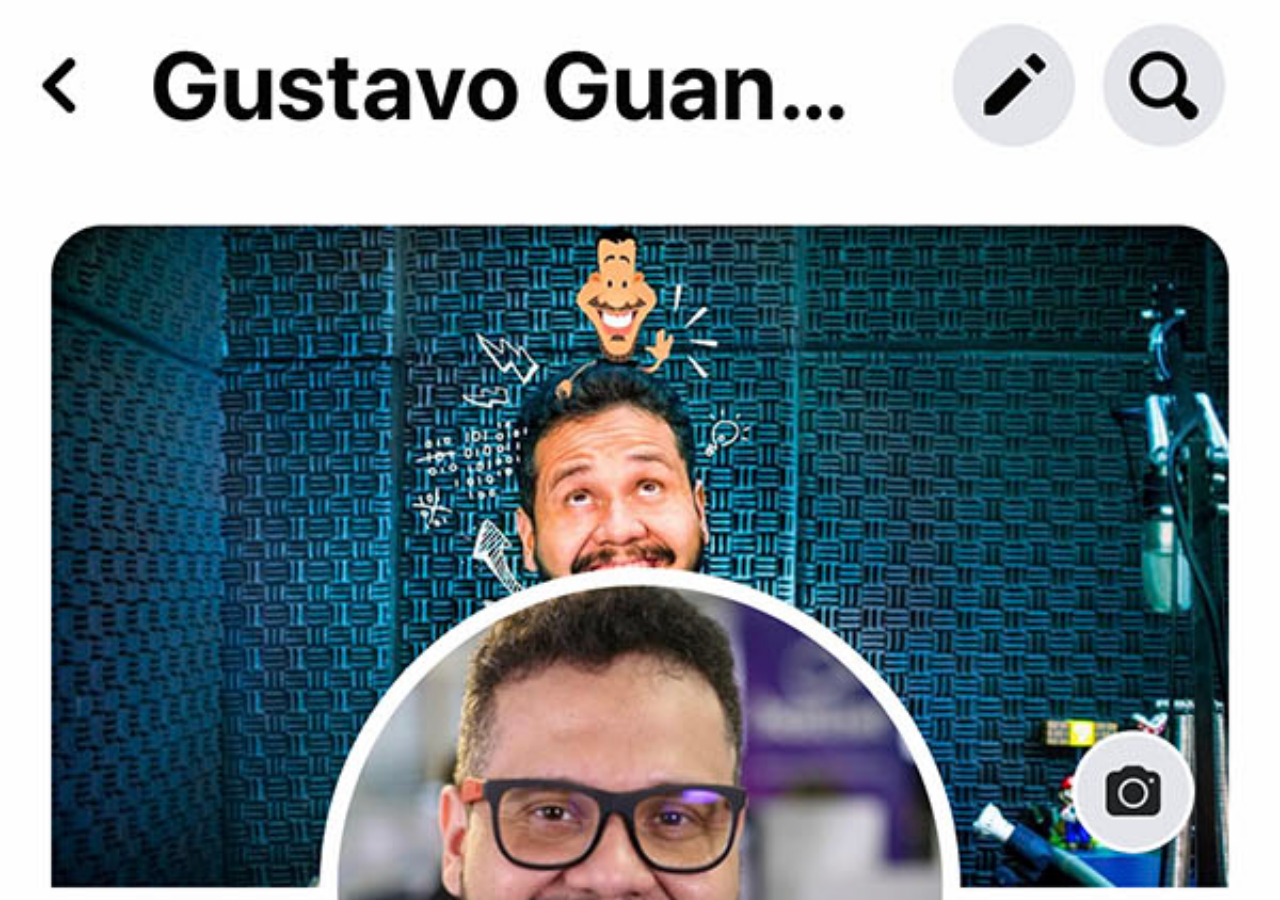
==== face.html @ 1446a782 "atualizado 29/08" ====
<!DOCTYPE html>
<html lang="pt-br">
<head>
    <meta charset="UTF-8">
    <meta name="viewport" content="width=device-width, initial-scale=1.0">
    <title>Facebook</title>
</head>
<style>
    * {
        margin: 0px;
        padding: 0px;
    }
    body{
        height: 100vh;
        width: 100vw;
        background: url('imagens/tela-facebook.jpg')no-repeat top center;
        background-size: cover;
    }
</style>
<body>
    
</body>
</html>
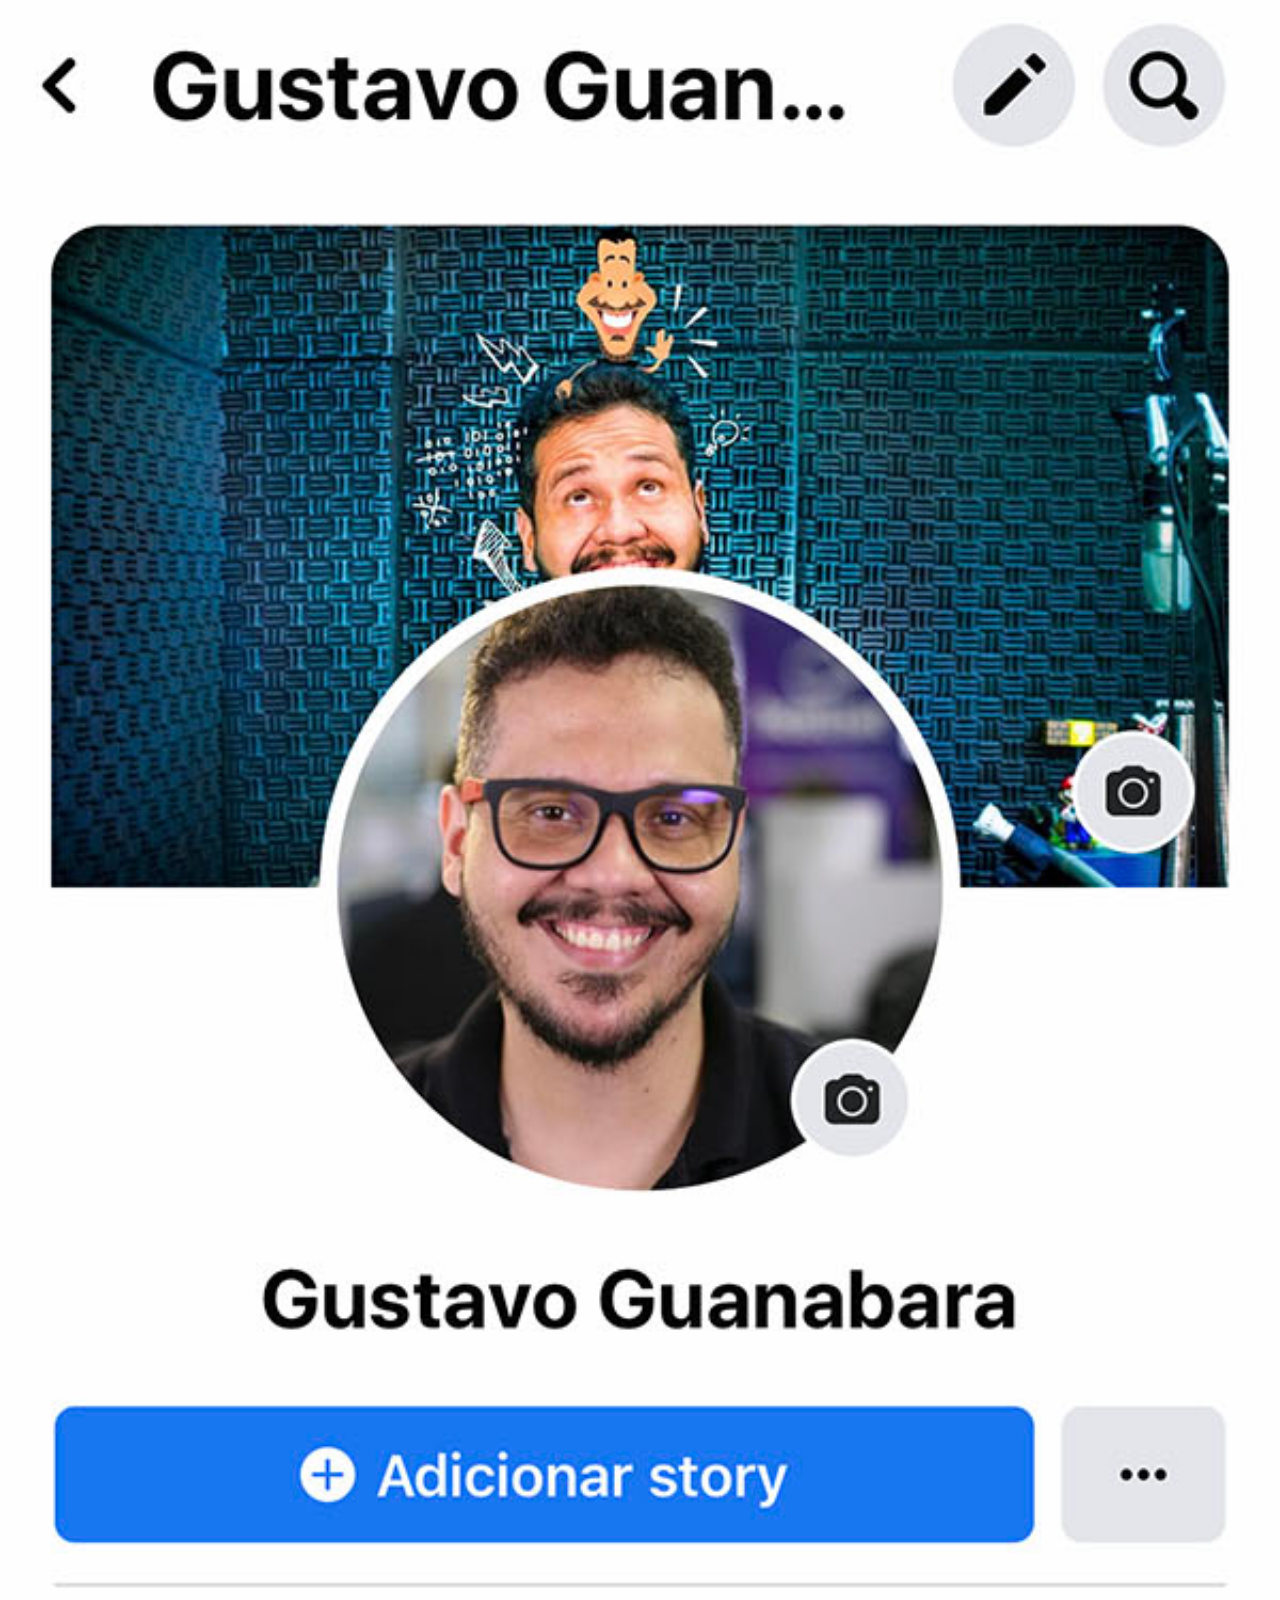
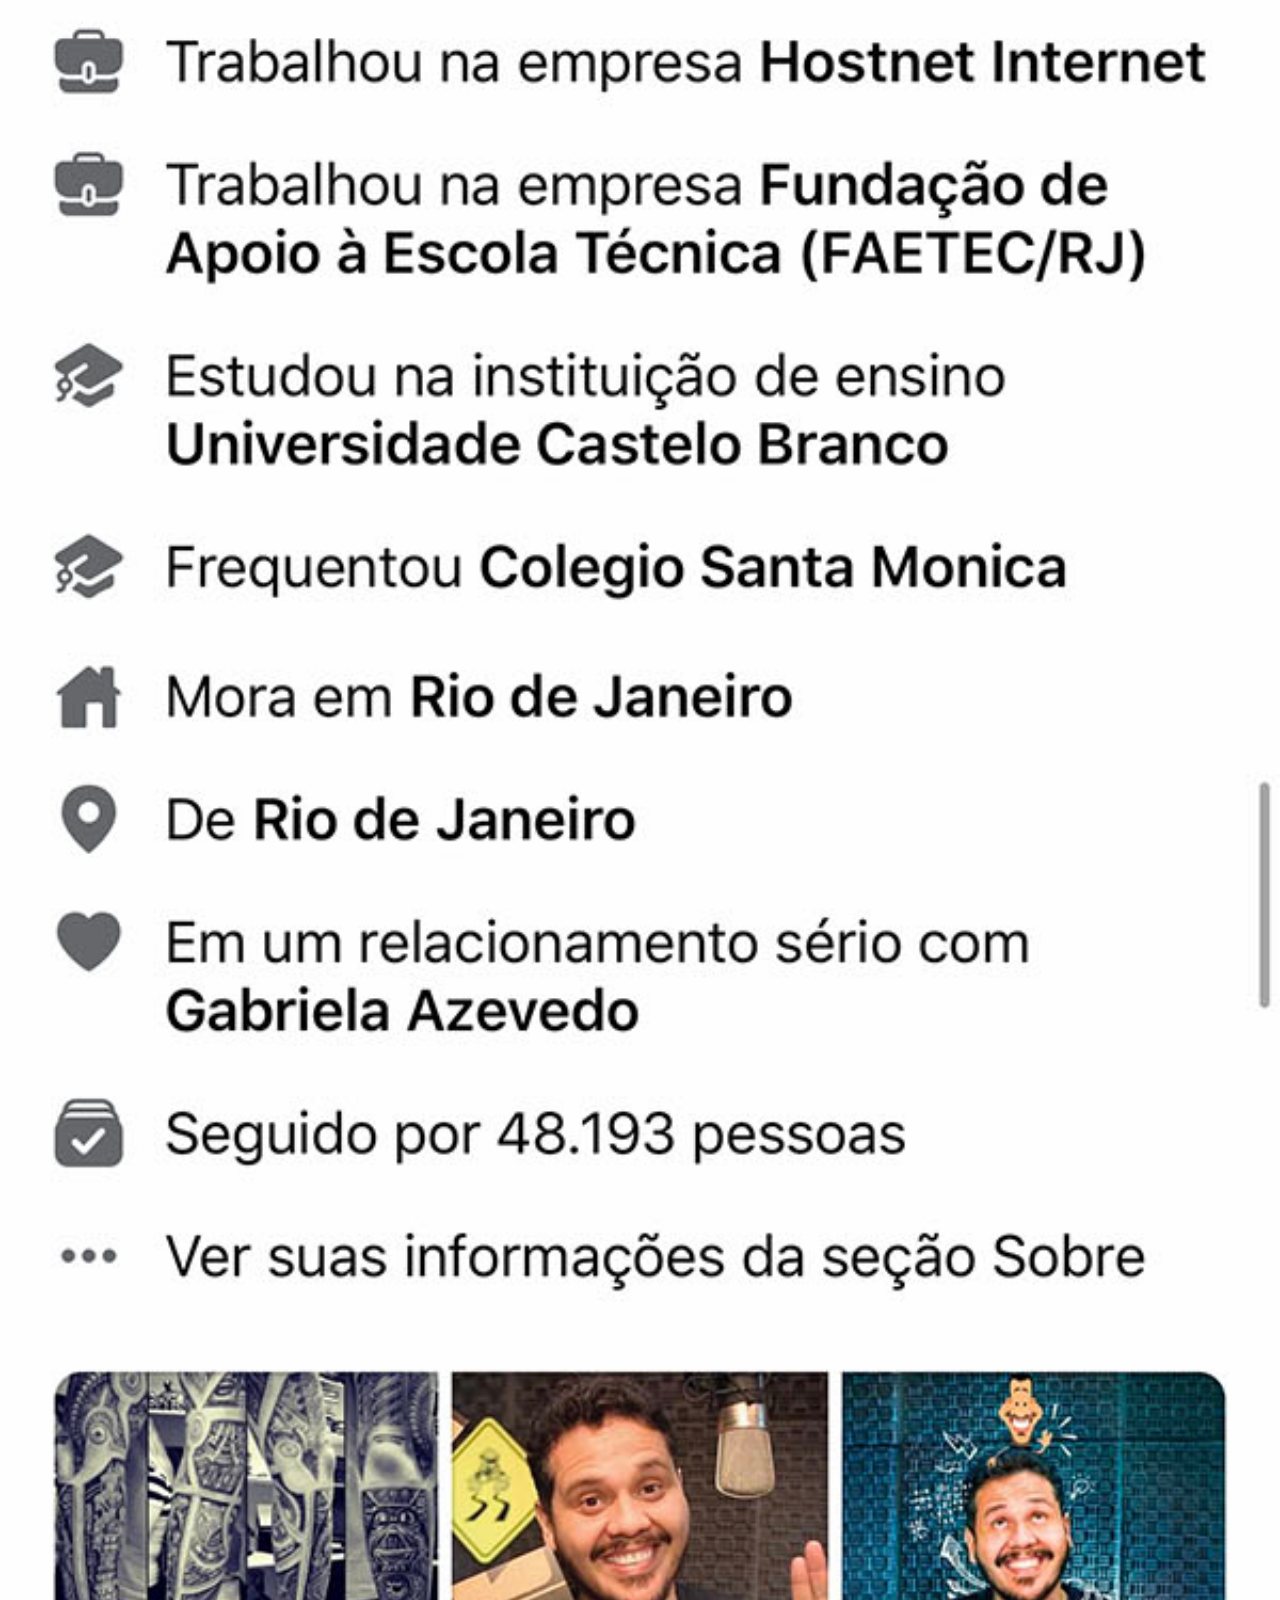
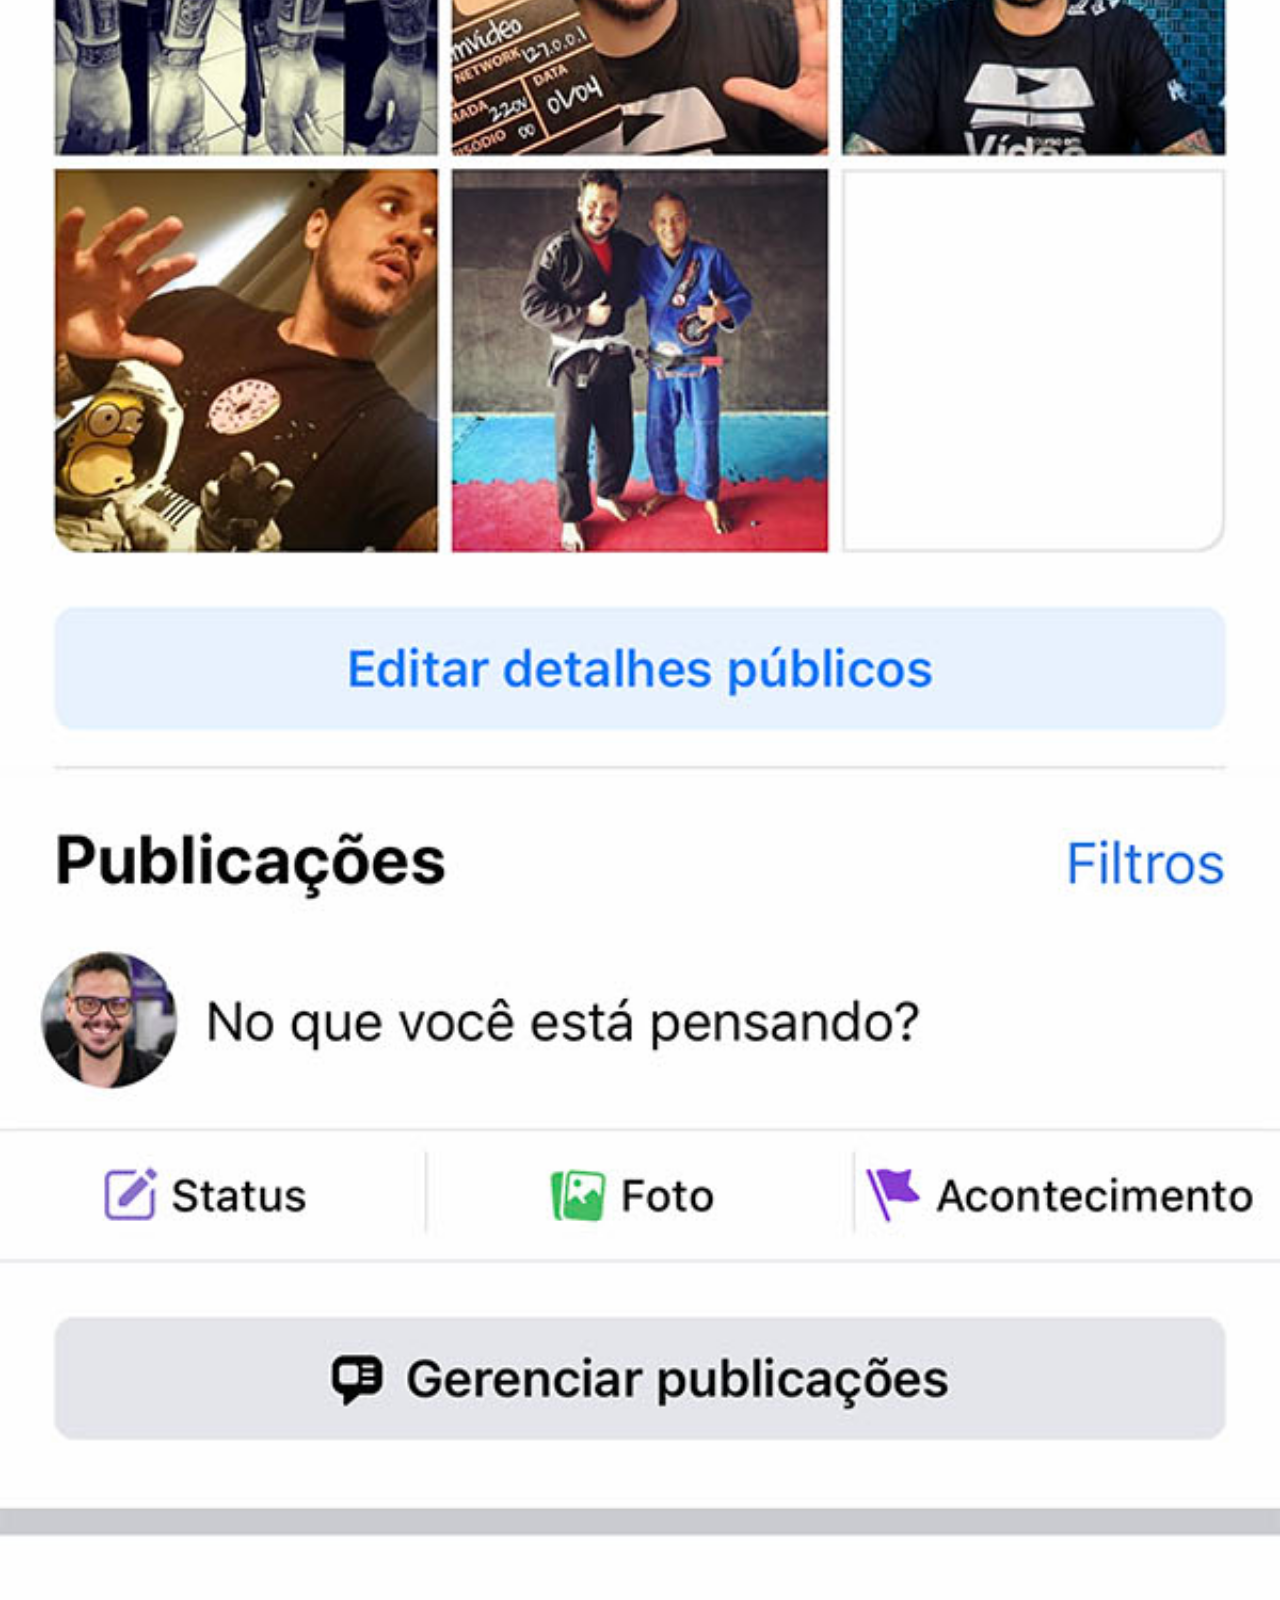
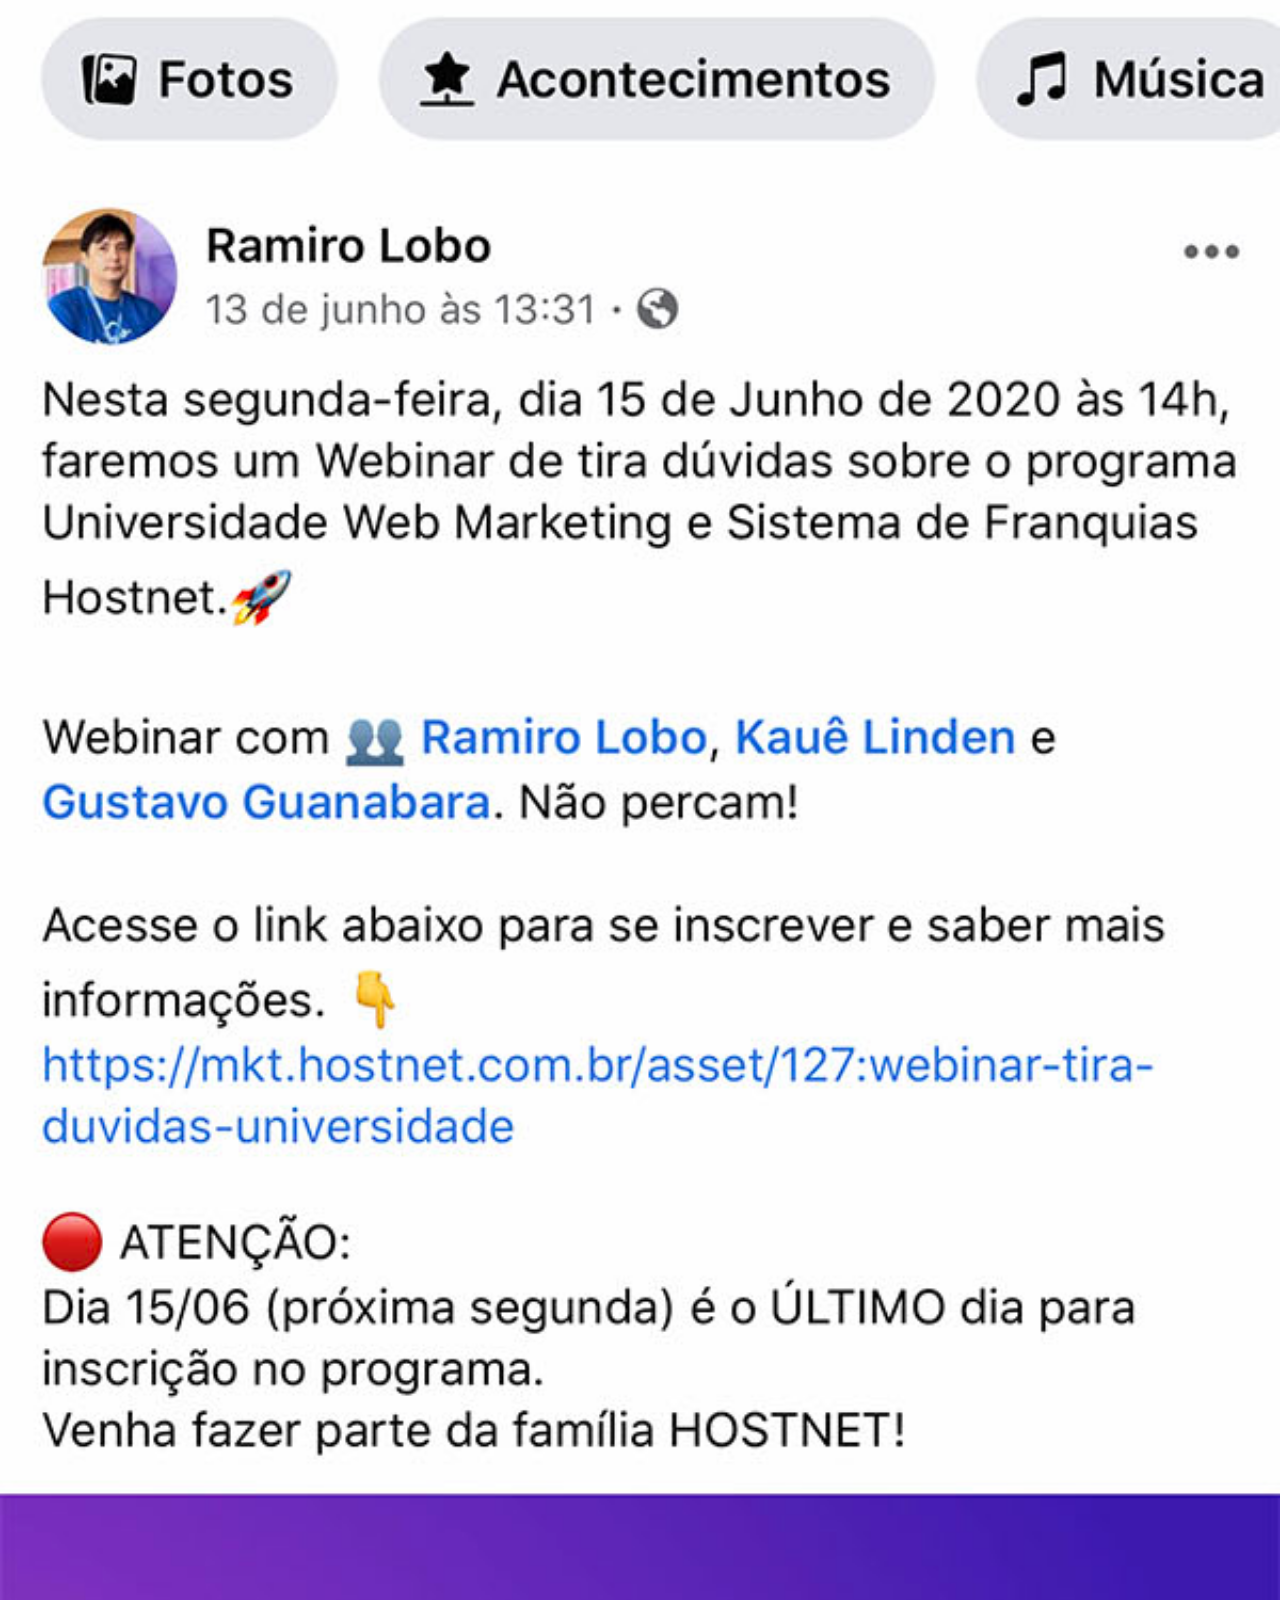
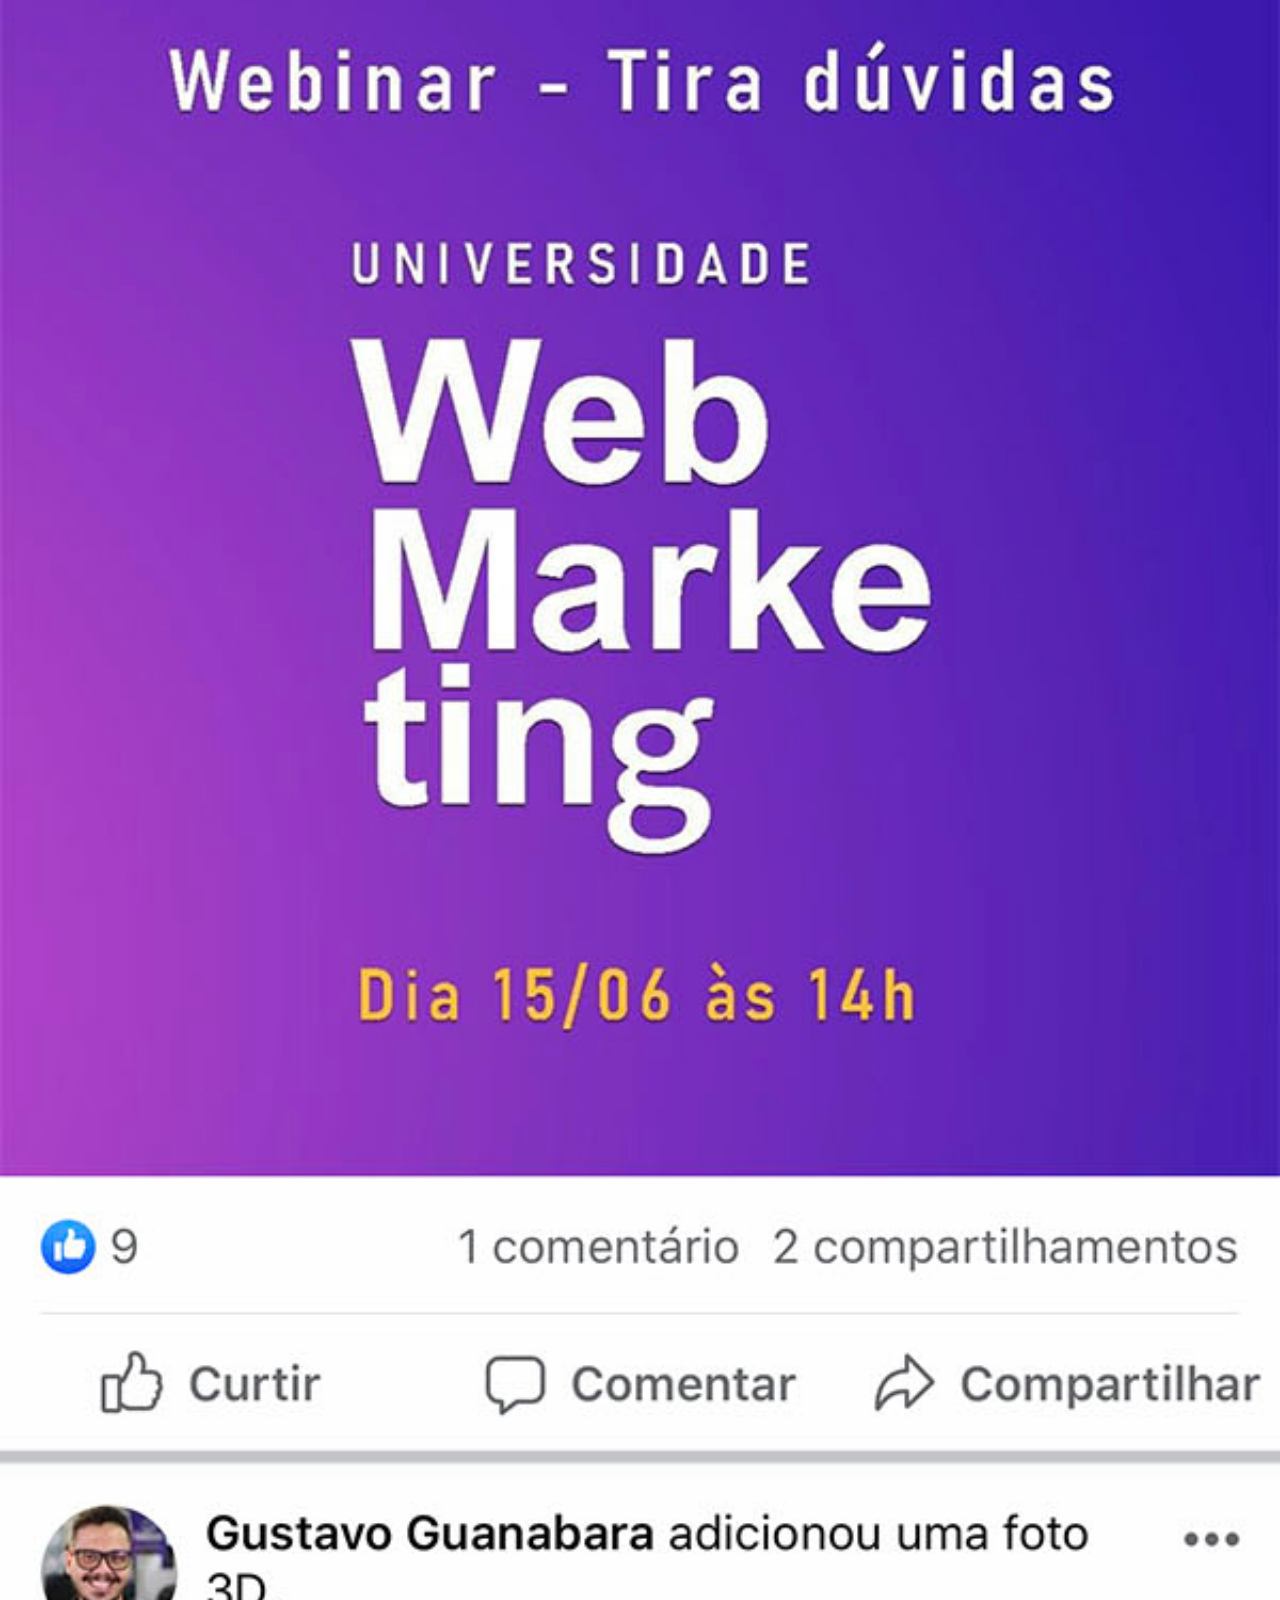
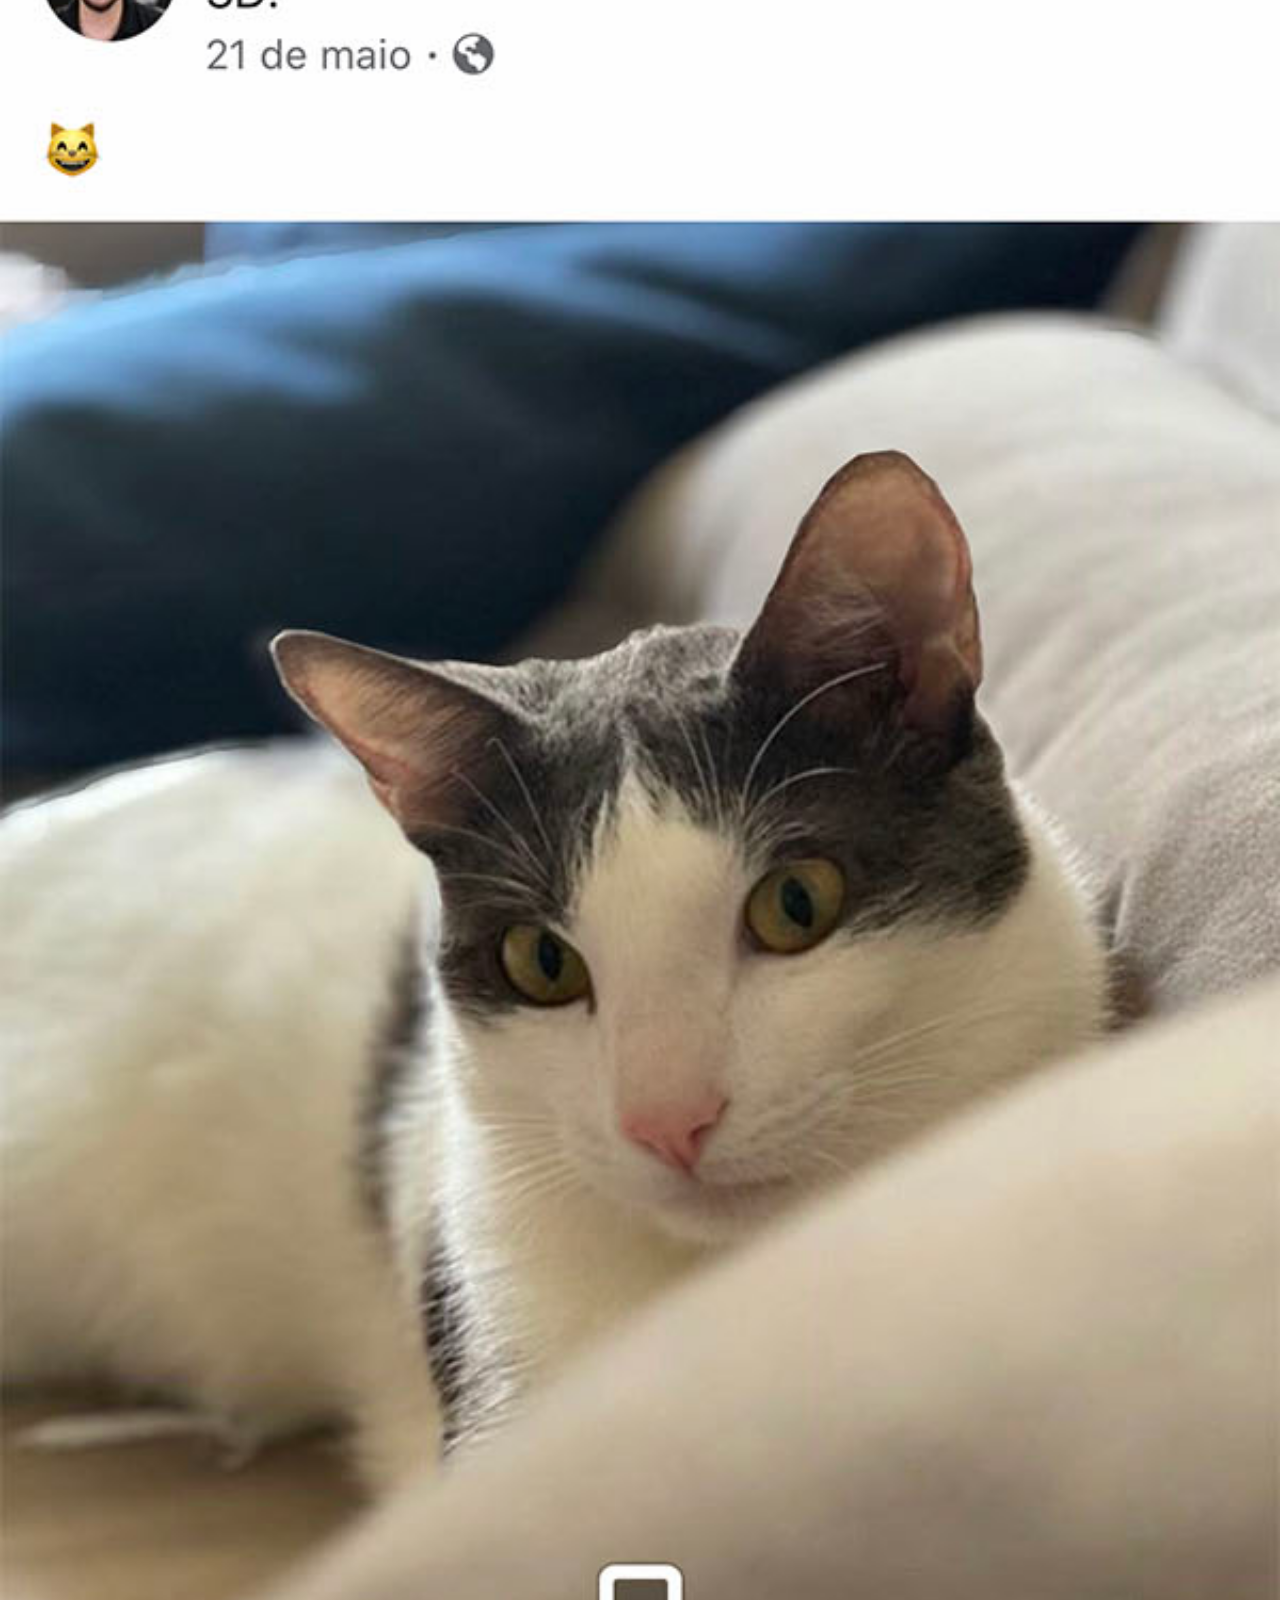
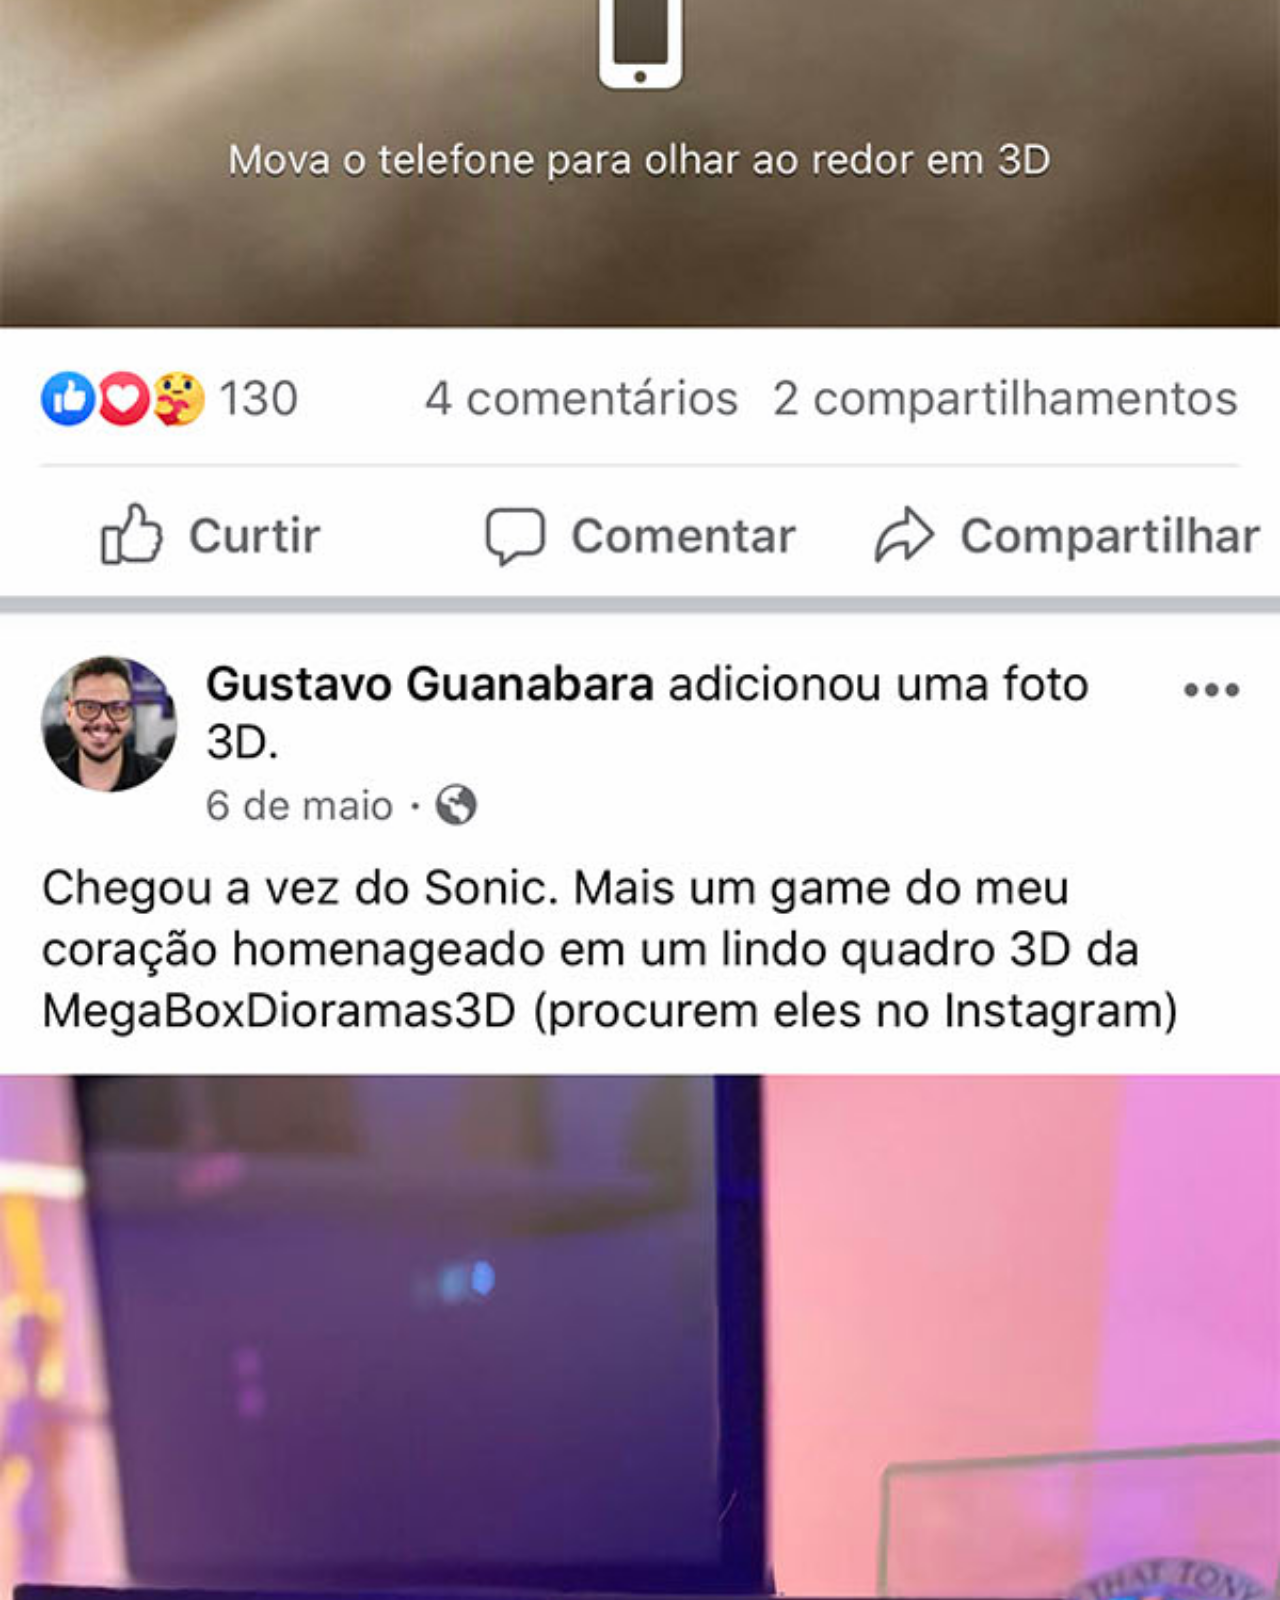
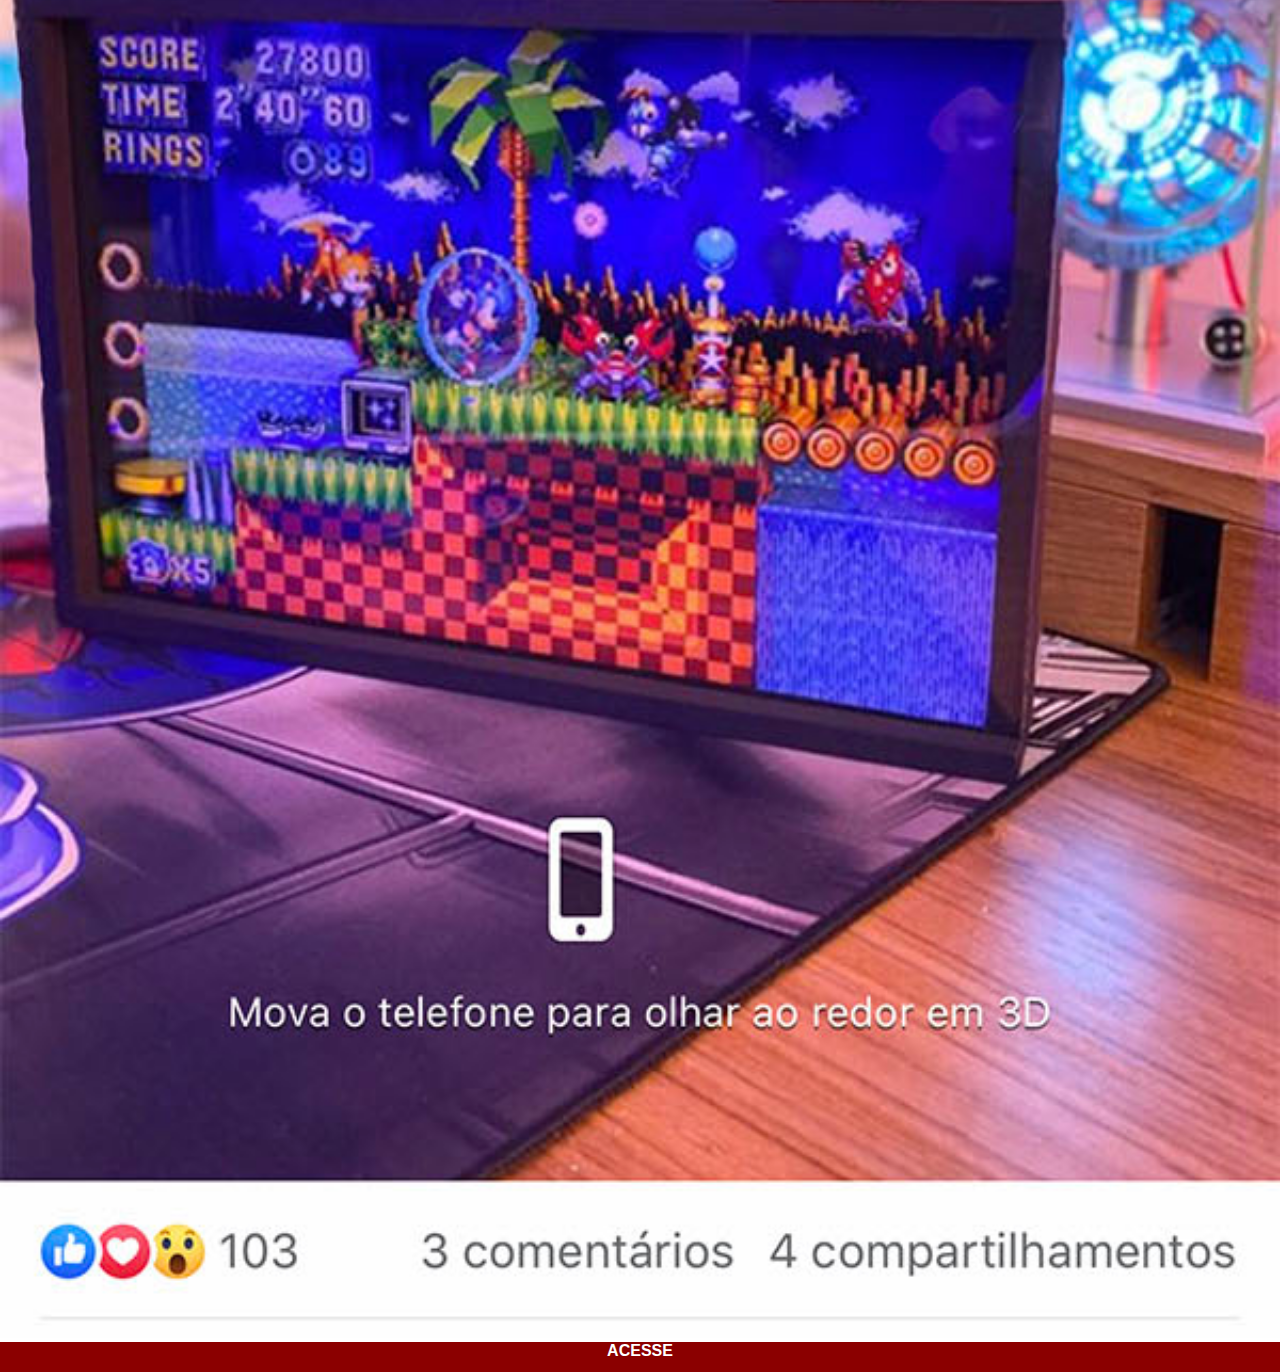
==== commit bf2a5a93: "atualização da folha de estilo" ====
--- a/face.html
+++ b/face.html
@@ -3,21 +3,11 @@
 <head>
     <meta charset="UTF-8">
     <meta name="viewport" content="width=device-width, initial-scale=1.0">
-    <title>Facebook</title>
+    <title>Instagram</title>
+    <link rel="stylesheet" href="css/social.css">
 </head>
-<style>
-    * {
-        margin: 0px;
-        padding: 0px;
-    }
-    body{
-        height: 100vh;
-        width: 100vw;
-        background: url('imagens/tela-facebook.jpg')no-repeat top center;
-        background-size: cover;
-    }
-</style>
 <body>
-    
+    <img src="imagens/tela-facebook.jpg" alt="Facebook">
+    <a href="https://www.facebook.com/gustavoguanabara/" target="_blank">ACESSE</a>
 </body>
 </html>
--- a/css/social.css
+++ b/css/social.css
@@ -0,0 +1,28 @@
+@charset "UTF-8";
+
+* {
+    margin: 0px;
+    padding: 0px;
+    font-family: Arial, Helvetica, sans-serif;
+}
+
+::-webkit-scrollbar {
+    width: 0px;
+    height: 0px;
+}
+
+img {
+    width: 100vw;
+}
+
+a {
+    display: block;
+    background-color: darkred;
+    color: white;
+    padding: 0px;
+    text-align: center;
+    font-weight: bolder;
+    text-decoration: none;
+    height: 30px;
+}
+
